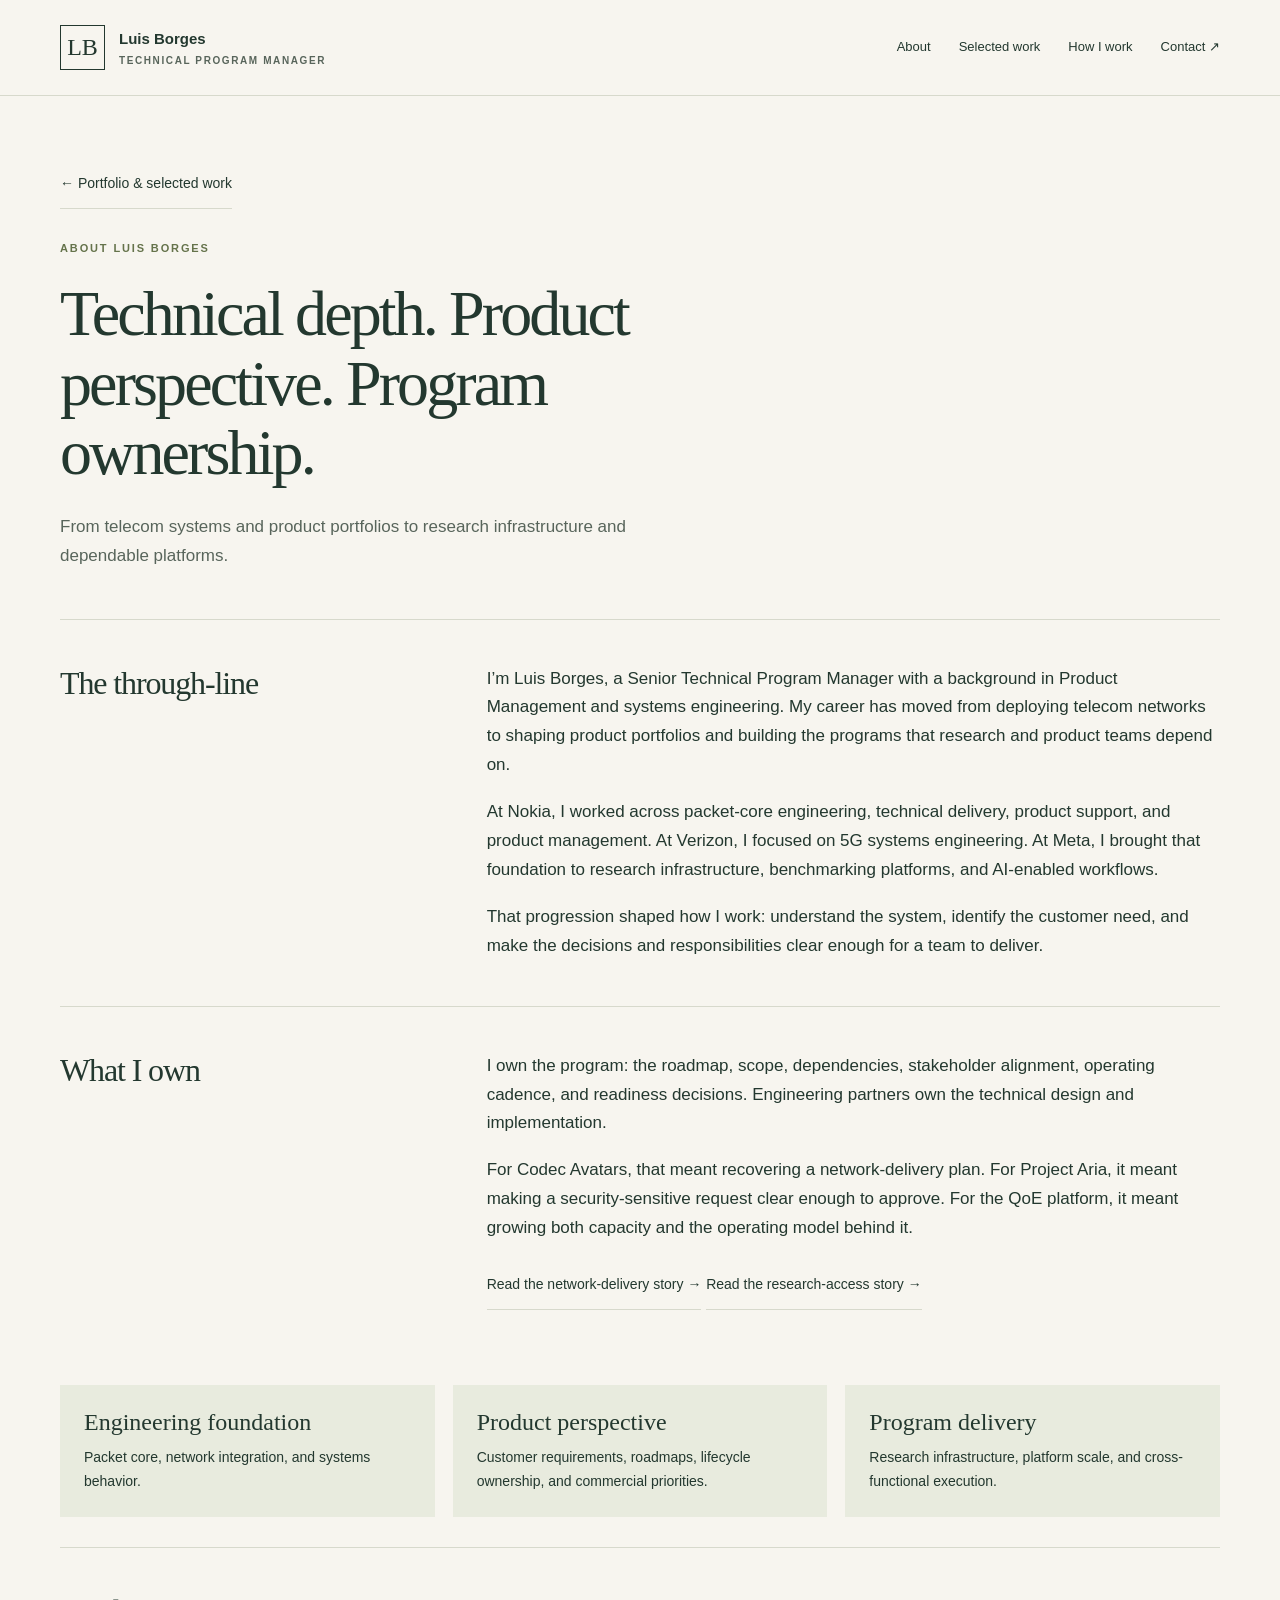
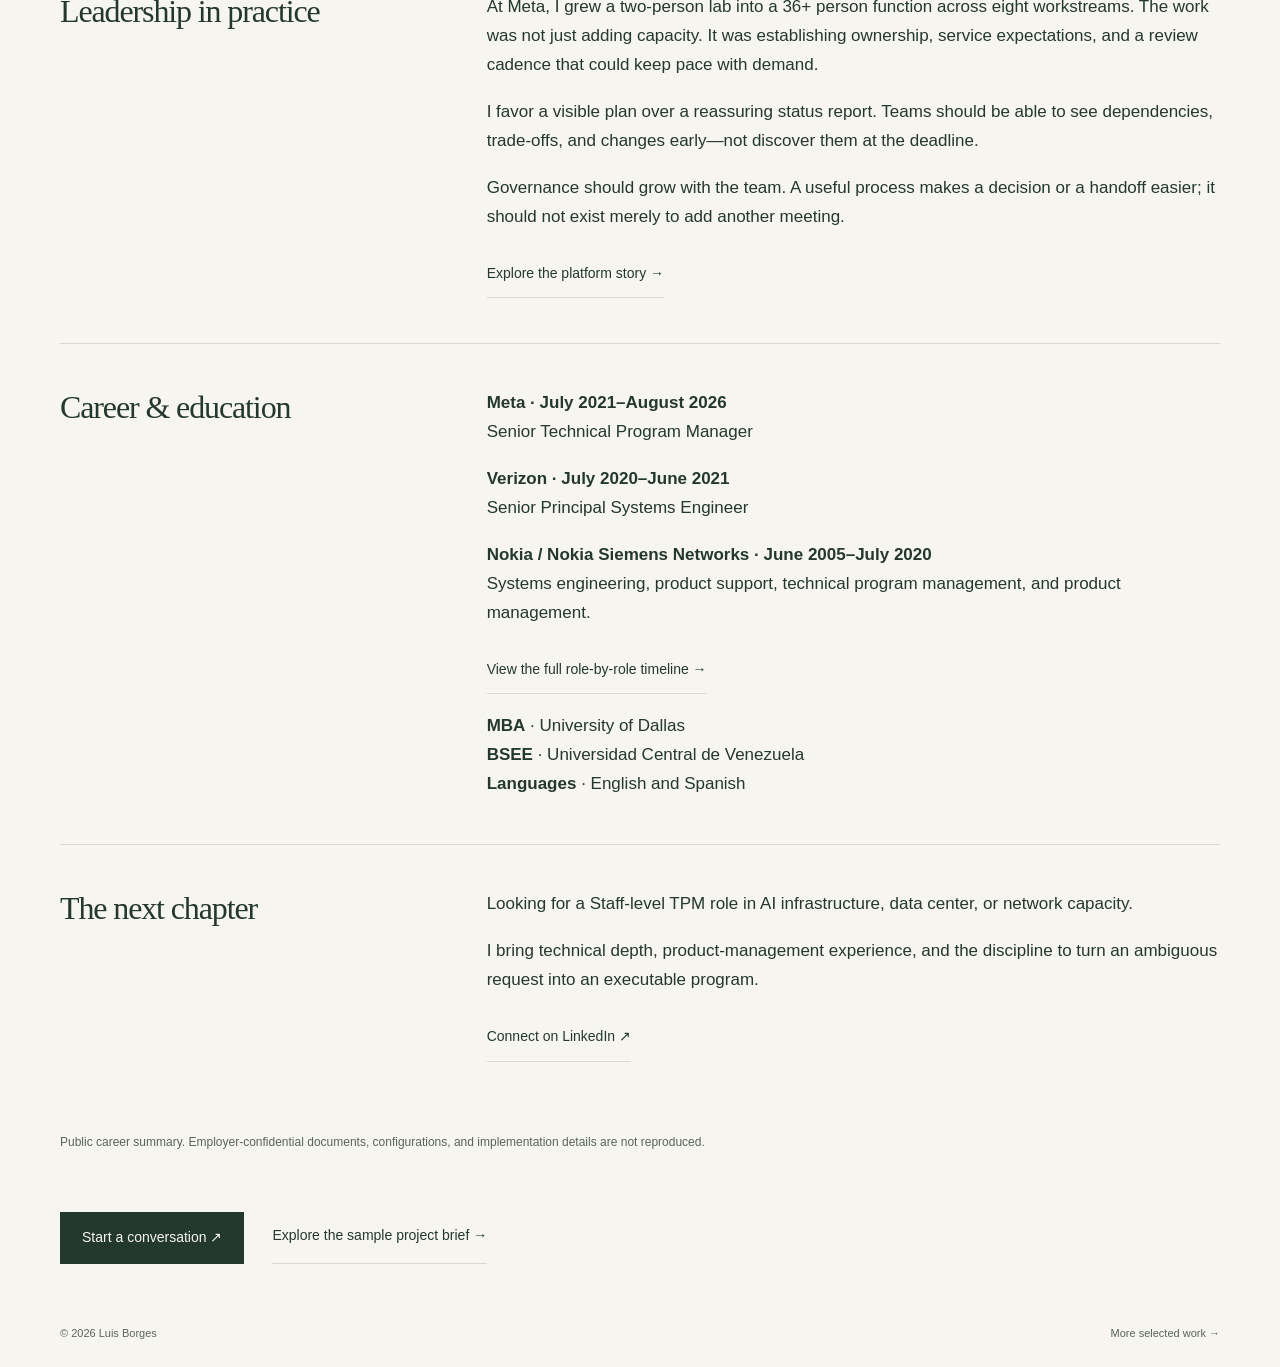
==== about.html @ 879c2bcf "feat: strengthen portfolio biography and research case studies" ====
<!doctype html><html lang="en"><head><meta charset="utf-8"><meta name="viewport" content="width=device-width,initial-scale=1"><title>Technical depth. Product perspective. Program ownership. — Luis Borges</title><meta name="description" content="From telecom systems and product portfolios to research infrastructure and dependable platforms."><link rel="stylesheet" href="portfolio.css"><link rel="canonical" href="https://luiborge23.github.io/about.html"><meta property="og:title" content="Technical depth. Product perspective. Program ownership. — Luis Borges"><meta property="og:description" content="From telecom systems and product portfolios to research infrastructure and dependable platforms."><meta property="og:type" content="website"><meta property="og:image" content="https://luiborge23.github.io/social-preview.png"><meta name="twitter:card" content="summary_large_image"></head><body><a class="skip" href="#main">Skip to content</a><header><div class="wrap nav"><a class="brand" href="index.html"><span class="monogram" aria-hidden="true">LB</span><span>Luis Borges<small>Technical Program Manager</small></span></a><nav aria-label="Main navigation"><a href="about.html">About</a><a href="index.html#work">Selected work</a><a href="index.html#method">How I work</a><a href="index.html#contact">Contact ↗</a></nav></div></header><main id="main" class="wrap"><section class="case-hero"><a class="text-link" href="index.html#work">← Portfolio &amp; selected work</a><p class="eyebrow" style="margin-top:30px">About Luis Borges</p><h1>Technical depth. Product perspective. Program ownership.</h1><p class="intro">From telecom systems and product portfolios to research infrastructure and dependable platforms.</p></section><section class="case-section"><h2>The through-line</h2><div><p>I’m Luis Borges, a Senior Technical Program Manager with a background in Product Management and systems engineering. My career has moved from deploying telecom networks to shaping product portfolios and building the programs that research and product teams depend on.</p><p>At Nokia, I worked across packet-core engineering, technical delivery, product support, and product management. At Verizon, I focused on 5G systems engineering. At Meta, I brought that foundation to research infrastructure, benchmarking platforms, and AI-enabled workflows.</p><p>That progression shaped how I work: understand the system, identify the customer need, and make the decisions and responsibilities clear enough for a team to deliver.</p></div></section><section class="case-section"><h2>What I own</h2><div><p>I own the program: the roadmap, scope, dependencies, stakeholder alignment, operating cadence, and readiness decisions. Engineering partners own the technical design and implementation.</p><p>For Codec Avatars, that meant recovering a network-delivery plan. For Project Aria, it meant making a security-sensitive request clear enough to approve. For the QoE platform, it meant growing both capacity and the operating model behind it.</p><p><a class="text-link" href="research-connectivity.html">Read the network-delivery story →</a> <a class="text-link" href="secure-research-access.html">Read the research-access story →</a></p></div></section><section class="flow" aria-label="Career progression"><div><strong>Engineering foundation</strong><p>Packet core, network integration, and systems behavior.</p></div><div><strong>Product perspective</strong><p>Customer requirements, roadmaps, lifecycle ownership, and commercial priorities.</p></div><div><strong>Program delivery</strong><p>Research infrastructure, platform scale, and cross-functional execution.</p></div></section><section class="case-section"><h2>Leadership in practice</h2><div><p>At Meta, I grew a two-person lab into a 36+ person function across eight workstreams. The work was not just adding capacity. It was establishing ownership, service expectations, and a review cadence that could keep pace with demand.</p><p>I favor a visible plan over a reassuring status report. Teams should be able to see dependencies, trade-offs, and changes early—not discover them at the deadline.</p><p>Governance should grow with the team. A useful process makes a decision or a handoff easier; it should not exist merely to add another meeting.</p><p><a class="text-link" href="platform-scale.html">Explore the platform story →</a></p></div></section><section class="case-section"><h2>Career &amp; education</h2><div><p><strong>Meta · July 2021–August 2026</strong><br>Senior Technical Program Manager</p><p><strong>Verizon · July 2020–June 2021</strong><br>Senior Principal Systems Engineer</p><p><strong>Nokia / Nokia Siemens Networks · June 2005–July 2020</strong><br>Systems engineering, product support, technical program management, and product management.</p><p><a class="text-link" href="index.html#experience">View the full role-by-role timeline →</a></p><p><strong>MBA</strong> · University of Dallas<br><strong>BSEE</strong> · Universidad Central de Venezuela<br><strong>Languages</strong> · English and Spanish</p></div></section><section class="case-section"><h2>The next chapter</h2><div><p>Looking for a Staff-level TPM role in AI infrastructure, data center, or network capacity.</p><p>I bring technical depth, product-management experience, and the discipline to turn an ambiguous request into an executable program.</p><p><a class="text-link" href="https://www.linkedin.com/in/luis-borges-bsee-mba-16369a3/" target="_blank" rel="noopener noreferrer">Connect on LinkedIn ↗</a></p></div></section><p class="case-note">Public career summary. Employer-confidential documents, configurations, and implementation details are not reproduced.</p><div class="case-bottom"><a class="button" href="mailto:luiborgem@gmail.com">Start a conversation ↗</a><a class="text-link" href="working-brief.html">Explore the sample project brief →</a></div></main><footer class="wrap"><span>© 2026 Luis Borges</span><a href="index.html#work">More selected work →</a></footer></body></html>
---- portfolio.css ----
:root{--paper:#f7f5ef;--ink:#23382f;--muted:#58655b;--line:#d7d9cc;--accent:#65734b}*{box-sizing:border-box}html{scroll-behavior:smooth}body{margin:0;background:var(--paper);color:var(--ink);font:17px/1.7 -apple-system,BlinkMacSystemFont,'Segoe UI',sans-serif}a{color:inherit;text-decoration:none}a:hover{text-decoration:underline;text-underline-offset:5px}a:focus-visible,summary:focus-visible{outline:3px solid #9c6b29;outline-offset:5px}.wrap{width:min(1160px,calc(100% - 48px));margin:auto}p,h1,h2,h3,figure{margin:0}header{border-bottom:1px solid var(--line)}.nav{min-height:95px;display:flex;justify-content:space-between;align-items:center;gap:20px}.brand{display:flex;align-items:center;gap:14px;font-size:15px;font-weight:600}.monogram{border:1px solid var(--ink);width:45px;height:45px;display:grid;place-items:center;font:24px Georgia,serif}.brand small{display:block;font-size:10px;letter-spacing:.16em;text-transform:uppercase;color:var(--muted)}nav{display:flex;gap:28px;font-size:13px}nav a{padding:12px 0}.eyebrow{font-size:11px;letter-spacing:.17em;text-transform:uppercase;font-weight:650;color:var(--accent)}.hero{display:grid;grid-template-columns:1.2fr 1fr;gap:75px;align-items:center;padding:72px 0 55px}h1{font:400 clamp(42px,4.8vw,68px)/1.08 Georgia,serif;letter-spacing:-.045em;max-width:13ch;margin:22px 0 26px}h1 em{color:var(--accent);font-weight:400}.intro{font-size:17px;color:var(--muted);max-width:46ch}.actions{display:flex;align-items:center;gap:24px;flex-wrap:wrap;margin-top:30px}.button{background:var(--ink);color:var(--paper);padding:14px 22px;display:inline-block;font-size:14px;min-height:48px}.button:hover{background:#395346;text-decoration:none}.text-link{font-size:14px;border-bottom:1px solid var(--line);padding:12px 0;display:inline-block}.portrait{padding:0;background:transparent;border:0}.portrait img{display:block;width:100%;height:auto}.portrait figcaption{padding:17px 0;display:flex;justify-content:space-between;align-items:center;gap:12px;font-size:11px;color:var(--muted)}.portrait strong{display:block;font:21px Georgia,serif;color:var(--ink)}.companies{border-top:1px solid var(--line);padding:24px 0 30px;display:flex;justify-content:space-between;align-items:center;gap:25px}.companies p{font-size:10px;text-transform:uppercase;letter-spacing:.13em;color:var(--muted)}.companies div{display:flex;gap:50px;font-weight:600;font-size:23px;letter-spacing:-.035em}.metrics{background:var(--ink);color:var(--paper)}.metric-grid{display:grid;grid-template-columns:repeat(4,1fr);gap:30px;padding:32px 0}.metric{border-right:1px solid #526357;padding-right:20px}.metric:last-child{border:0}.metric strong{font:44px Georgia,serif;display:block}.metric span{display:block;color:#dbe0d3;font-size:12px;line-height:1.6;margin-top:8px}.section{padding:88px 0;border-bottom:1px solid var(--line)}.split{display:grid;grid-template-columns:1fr 2fr;gap:65px}h2{font:40px/1.15 Georgia,serif;letter-spacing:-.035em;margin-top:18px}.prose{color:var(--muted)}.prose p+p{margin-top:20px}.prose .lead{font:27px/1.45 Georgia,serif;color:var(--ink)}.credentials{display:flex;gap:30px;flex-wrap:wrap;margin-top:28px;padding-top:22px;border-top:1px solid var(--line);font-size:12px}.credentials strong{display:block;color:var(--ink);font-size:14px}.section-head{margin-bottom:38px}.work{display:grid;grid-template-columns:repeat(2,1fr);gap:40px 32px}.work article{border-top:1px solid var(--ink);padding-top:22px}.number{font:italic 18px Georgia,serif;color:var(--accent)}h3{font:28px/1.2 Georgia,serif;letter-spacing:-.02em;margin:23px 0 16px}.work p{font-size:15px;color:var(--muted)}.outcome{margin-top:24px;border-top:1px solid var(--line);padding-top:18px}.outcome strong{display:block;font:30px Georgia,serif;color:var(--ink);margin-bottom:8px}details{margin-top:20px}summary{cursor:pointer;font-size:13px;padding:12px 0;min-height:44px}details p{padding:8px 0;font-size:14px!important}.job{display:grid;grid-template-columns:130px 1fr;gap:30px;padding:26px 0;border-bottom:1px solid var(--line)}.job:first-child{padding-top:0}.job:last-child{border:0}.company{font:25px Georgia,serif}.date{font-size:11px;color:var(--muted);margin-top:8px}.job p{font-size:14px;color:var(--muted);margin-top:10px}.job strong{font-size:16px}.contact{background:#e8ebde;padding:78px 0}.contact-grid{display:grid;grid-template-columns:1.4fr 1fr;gap:60px;align-items:center}.contact h2{font-size:46px;max-width:20ch;margin:20px 0}.contact p{font-size:15px;color:var(--muted)}.contact-links{display:flex;flex-direction:column;align-items:flex-start;gap:15px}.email{font:27px Georgia,serif;border-bottom:1px solid var(--ink);padding:12px 0;overflow-wrap:anywhere}footer{display:flex;justify-content:space-between;gap:20px;padding:25px 0;font-size:11px;color:var(--muted)}.skip{position:absolute;top:-100px;left:20px;padding:12px;background:var(--ink);color:white}.skip:focus{top:10px}
@media(max-width:850px){.hero{gap:30px}h1{font-size:46px}.split{grid-template-columns:1fr;gap:32px}.companies div{gap:25px}.contact-grid{gap:25px}}
@media(max-width:620px){.wrap{width:calc(100% - 40px)}.nav{flex-wrap:wrap;padding:18px 0;gap:8px}nav{width:100%;justify-content:space-between;gap:10px}.hero{grid-template-columns:1fr;padding:38px 0;gap:35px}h1{font-size:49px}.portrait{max-width:420px;margin:auto;width:100%}.companies{flex-direction:column;align-items:flex-start;gap:15px}.companies div{width:100%;justify-content:space-between}.metric-grid{grid-template-columns:1fr 1fr;gap:28px 22px}.metric:nth-child(2){border:0}.metric strong{font-size:38px}.section{padding:58px 0}h2{font-size:35px}.work{grid-template-columns:1fr;gap:35px}.job{grid-template-columns:1fr;gap:12px}.contact-grid{grid-template-columns:1fr;gap:25px}.contact{padding:55px 0}.contact h2{font-size:37px}.email{font-size:24px}footer{flex-wrap:wrap}}
@media(prefers-reduced-motion:reduce){html{scroll-behavior:auto}}

.case-hero{padding:64px 0 48px}.case-hero h1{max-width:20ch;font-size:clamp(38px,5vw,64px)}.case-hero .intro{max-width:65ch}.case-meta{display:flex;gap:24px;flex-wrap:wrap;margin-top:28px;font-size:13px;color:var(--muted)}.case-section{padding:45px 0;border-top:1px solid var(--line);display:grid;grid-template-columns:1fr 2fr;gap:60px}.case-section h2{font-size:32px;margin:0}.case-section p+p{margin-top:18px}.case-section li{margin:10px 0}.flow{display:grid;grid-template-columns:repeat(3,1fr);gap:18px;margin:30px 0}.flow div{padding:24px;background:#e8ebde}.flow strong{font:24px Georgia,serif;display:block;margin-bottom:10px}.flow p{font-size:14px}.case-note{font-size:12px;color:var(--muted);padding:25px 0}.method-grid{display:grid;grid-template-columns:repeat(3,1fr);gap:28px;margin-top:35px}.method-grid h3{margin-top:12px}.method-grid p{font-size:15px;color:var(--muted)}.resource{padding:24px;border:1px solid var(--line);margin-top:30px}.resource p{margin:12px 0}.work a.text-link{margin-top:15px}.case-bottom{display:flex;gap:28px;flex-wrap:wrap;padding:35px 0}.brief-grid{display:grid;grid-template-columns:1fr 1fr;gap:20px}.brief-grid section{padding:22px;border:1px solid var(--line)}.brief-grid h2{font-size:24px;margin:0 0 12px}.brief-grid p{font-size:14px}.brief-grid .wide{grid-column:1/-1}@media(max-width:620px){.case-section{grid-template-columns:1fr;gap:20px}.flow,.method-grid,.brief-grid{grid-template-columns:1fr}.case-hero{padding-top:38px}.case-section{padding:32px 0}}@media print{header,footer,.case-bottom,.actions,.skip{display:none}.wrap{width:100%}.case-hero{padding:10px 0}.case-hero h1{font-size:30px}.brief-grid{gap:8px}.brief-grid section{padding:12px;break-inside:avoid}.brief-grid h2{font-size:18px}.brief-grid p{font-size:11px}.case-note{padding:10px 0}}
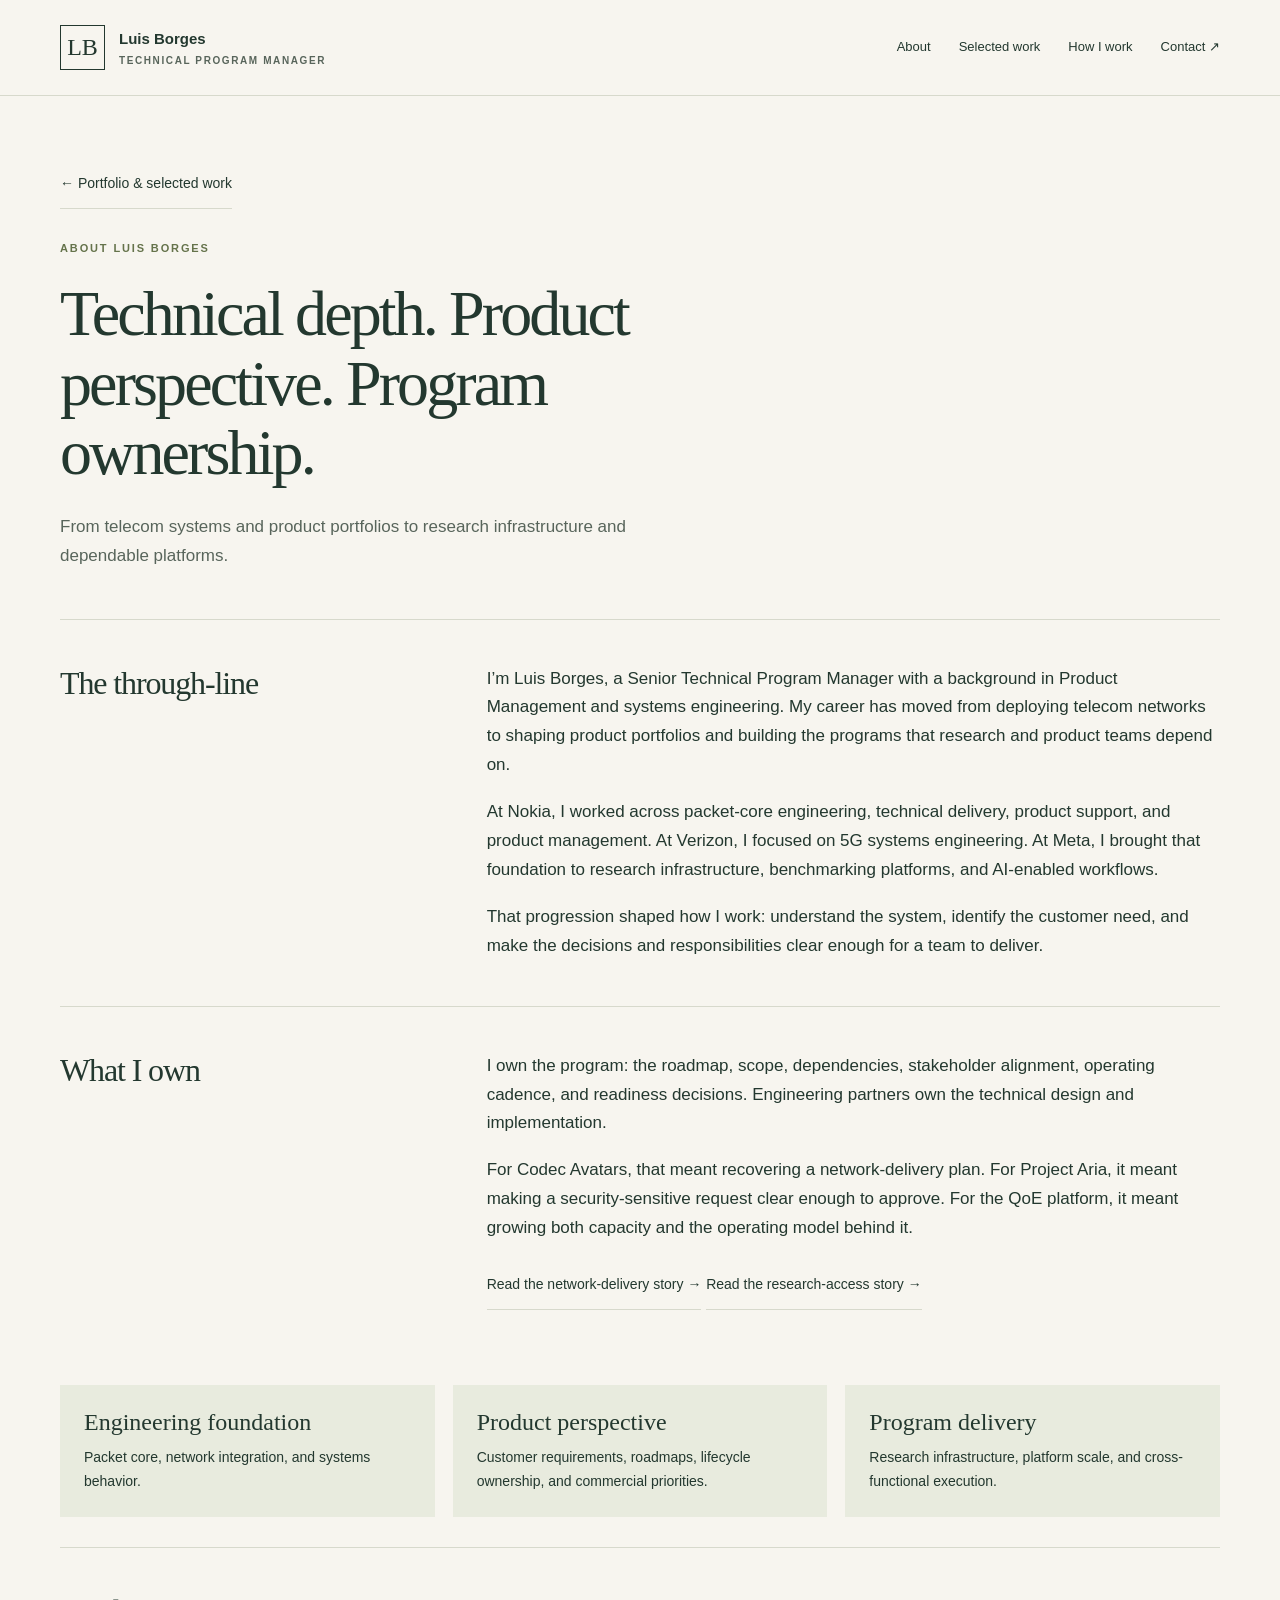
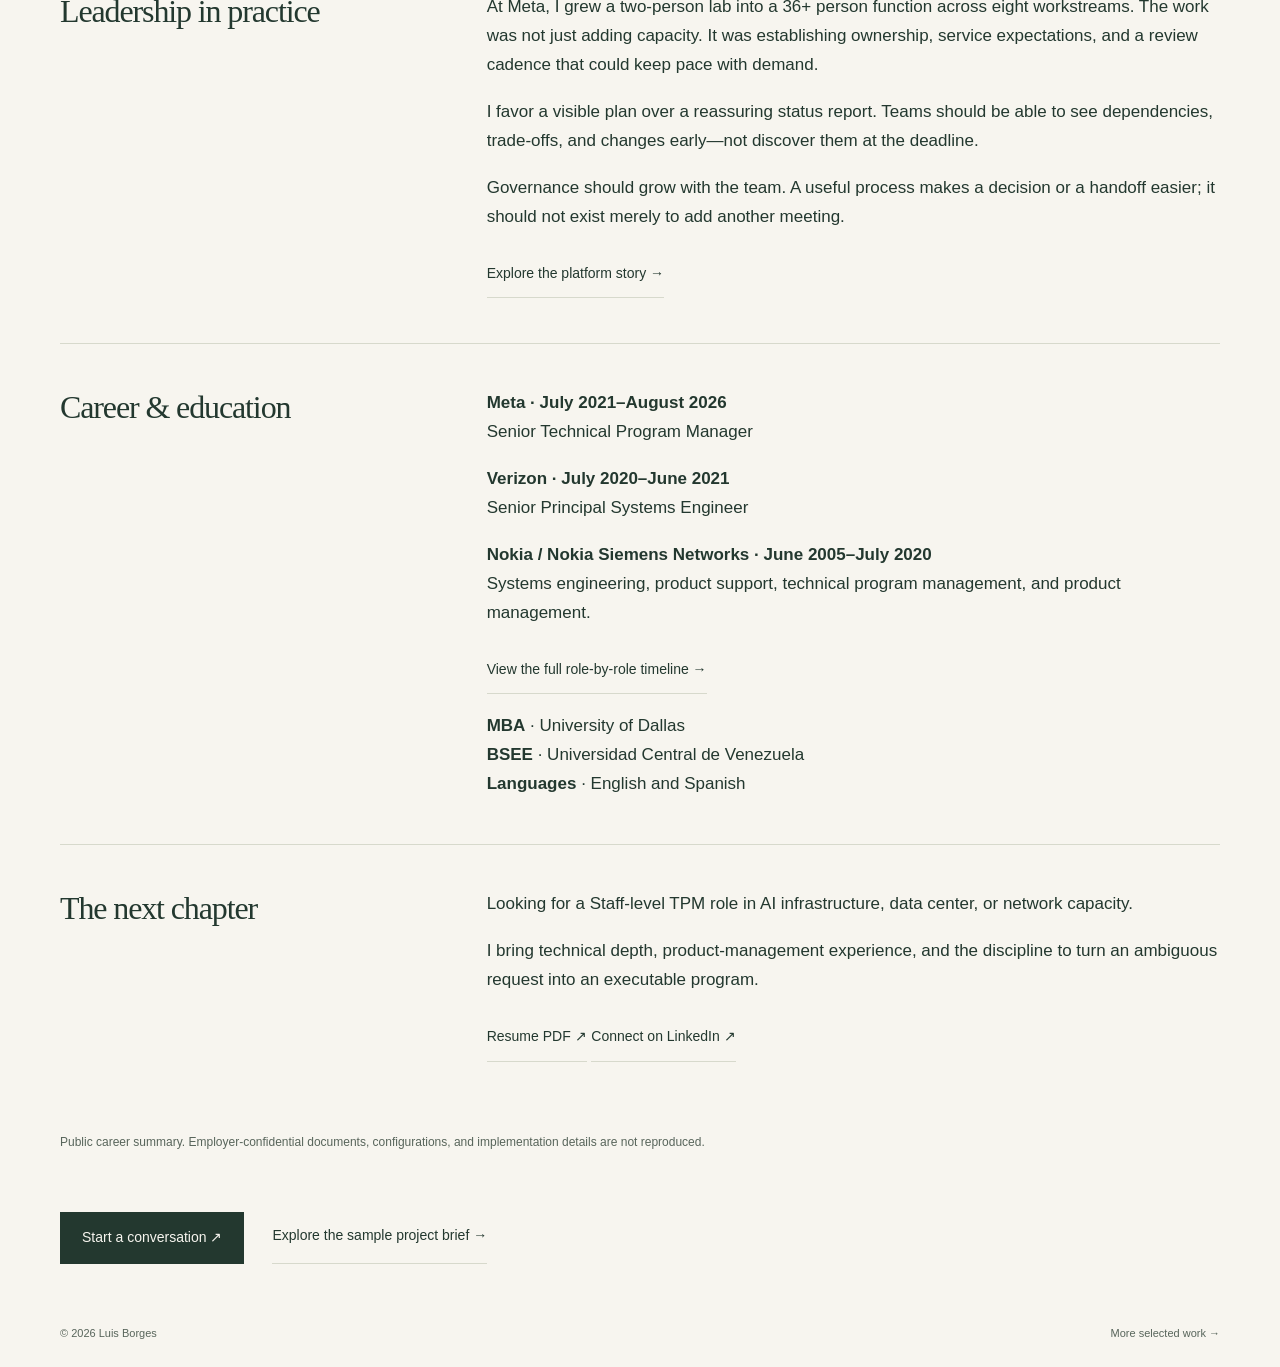
==== commit ff1f38b4: "feat: add public resume link Link the June 2026 resume from the nav, hero, contact, and about page." ====
--- a/about.html
+++ b/about.html
@@ -1 +1 @@
-<!doctype html><html lang="en"><head><meta charset="utf-8"><meta name="viewport" content="width=device-width,initial-scale=1"><title>Technical depth. Product perspective. Program ownership. — Luis Borges</title><meta name="description" content="From telecom systems and product portfolios to research infrastructure and dependable platforms."><link rel="stylesheet" href="portfolio.css"><link rel="canonical" href="https://luiborge23.github.io/about.html"><meta property="og:title" content="Technical depth. Product perspective. Program ownership. — Luis Borges"><meta property="og:description" content="From telecom systems and product portfolios to research infrastructure and dependable platforms."><meta property="og:type" content="website"><meta property="og:image" content="https://luiborge23.github.io/social-preview.png"><meta name="twitter:card" content="summary_large_image"></head><body><a class="skip" href="#main">Skip to content</a><header><div class="wrap nav"><a class="brand" href="index.html"><span class="monogram" aria-hidden="true">LB</span><span>Luis Borges<small>Technical Program Manager</small></span></a><nav aria-label="Main navigation"><a href="about.html">About</a><a href="index.html#work">Selected work</a><a href="index.html#method">How I work</a><a href="index.html#contact">Contact ↗</a></nav></div></header><main id="main" class="wrap"><section class="case-hero"><a class="text-link" href="index.html#work">← Portfolio &amp; selected work</a><p class="eyebrow" style="margin-top:30px">About Luis Borges</p><h1>Technical depth. Product perspective. Program ownership.</h1><p class="intro">From telecom systems and product portfolios to research infrastructure and dependable platforms.</p></section><section class="case-section"><h2>The through-line</h2><div><p>I’m Luis Borges, a Senior Technical Program Manager with a background in Product Management and systems engineering. My career has moved from deploying telecom networks to shaping product portfolios and building the programs that research and product teams depend on.</p><p>At Nokia, I worked across packet-core engineering, technical delivery, product support, and product management. At Verizon, I focused on 5G systems engineering. At Meta, I brought that foundation to research infrastructure, benchmarking platforms, and AI-enabled workflows.</p><p>That progression shaped how I work: understand the system, identify the customer need, and make the decisions and responsibilities clear enough for a team to deliver.</p></div></section><section class="case-section"><h2>What I own</h2><div><p>I own the program: the roadmap, scope, dependencies, stakeholder alignment, operating cadence, and readiness decisions. Engineering partners own the technical design and implementation.</p><p>For Codec Avatars, that meant recovering a network-delivery plan. For Project Aria, it meant making a security-sensitive request clear enough to approve. For the QoE platform, it meant growing both capacity and the operating model behind it.</p><p><a class="text-link" href="research-connectivity.html">Read the network-delivery story →</a> <a class="text-link" href="secure-research-access.html">Read the research-access story →</a></p></div></section><section class="flow" aria-label="Career progression"><div><strong>Engineering foundation</strong><p>Packet core, network integration, and systems behavior.</p></div><div><strong>Product perspective</strong><p>Customer requirements, roadmaps, lifecycle ownership, and commercial priorities.</p></div><div><strong>Program delivery</strong><p>Research infrastructure, platform scale, and cross-functional execution.</p></div></section><section class="case-section"><h2>Leadership in practice</h2><div><p>At Meta, I grew a two-person lab into a 36+ person function across eight workstreams. The work was not just adding capacity. It was establishing ownership, service expectations, and a review cadence that could keep pace with demand.</p><p>I favor a visible plan over a reassuring status report. Teams should be able to see dependencies, trade-offs, and changes early—not discover them at the deadline.</p><p>Governance should grow with the team. A useful process makes a decision or a handoff easier; it should not exist merely to add another meeting.</p><p><a class="text-link" href="platform-scale.html">Explore the platform story →</a></p></div></section><section class="case-section"><h2>Career &amp; education</h2><div><p><strong>Meta · July 2021–August 2026</strong><br>Senior Technical Program Manager</p><p><strong>Verizon · July 2020–June 2021</strong><br>Senior Principal Systems Engineer</p><p><strong>Nokia / Nokia Siemens Networks · June 2005–July 2020</strong><br>Systems engineering, product support, technical program management, and product management.</p><p><a class="text-link" href="index.html#experience">View the full role-by-role timeline →</a></p><p><strong>MBA</strong> · University of Dallas<br><strong>BSEE</strong> · Universidad Central de Venezuela<br><strong>Languages</strong> · English and Spanish</p></div></section><section class="case-section"><h2>The next chapter</h2><div><p>Looking for a Staff-level TPM role in AI infrastructure, data center, or network capacity.</p><p>I bring technical depth, product-management experience, and the discipline to turn an ambiguous request into an executable program.</p><p><a class="text-link" href="https://www.linkedin.com/in/luis-borges-bsee-mba-16369a3/" target="_blank" rel="noopener noreferrer">Connect on LinkedIn ↗</a></p></div></section><p class="case-note">Public career summary. Employer-confidential documents, configurations, and implementation details are not reproduced.</p><div class="case-bottom"><a class="button" href="mailto:luiborgem@gmail.com">Start a conversation ↗</a><a class="text-link" href="working-brief.html">Explore the sample project brief →</a></div></main><footer class="wrap"><span>© 2026 Luis Borges</span><a href="index.html#work">More selected work →</a></footer></body></html>+<!doctype html><html lang="en"><head><meta charset="utf-8"><meta name="viewport" content="width=device-width,initial-scale=1"><title>Technical depth. Product perspective. Program ownership. — Luis Borges</title><meta name="description" content="From telecom systems and product portfolios to research infrastructure and dependable platforms."><link rel="stylesheet" href="portfolio.css"><link rel="canonical" href="https://luiborge23.github.io/about.html"><meta property="og:title" content="Technical depth. Product perspective. Program ownership. — Luis Borges"><meta property="og:description" content="From telecom systems and product portfolios to research infrastructure and dependable platforms."><meta property="og:type" content="website"><meta property="og:image" content="https://luiborge23.github.io/social-preview.png"><meta name="twitter:card" content="summary_large_image"></head><body><a class="skip" href="#main">Skip to content</a><header><div class="wrap nav"><a class="brand" href="index.html"><span class="monogram" aria-hidden="true">LB</span><span>Luis Borges<small>Technical Program Manager</small></span></a><nav aria-label="Main navigation"><a href="about.html">About</a><a href="index.html#work">Selected work</a><a href="index.html#method">How I work</a><a href="index.html#contact">Contact ↗</a></nav></div></header><main id="main" class="wrap"><section class="case-hero"><a class="text-link" href="index.html#work">← Portfolio &amp; selected work</a><p class="eyebrow" style="margin-top:30px">About Luis Borges</p><h1>Technical depth. Product perspective. Program ownership.</h1><p class="intro">From telecom systems and product portfolios to research infrastructure and dependable platforms.</p></section><section class="case-section"><h2>The through-line</h2><div><p>I’m Luis Borges, a Senior Technical Program Manager with a background in Product Management and systems engineering. My career has moved from deploying telecom networks to shaping product portfolios and building the programs that research and product teams depend on.</p><p>At Nokia, I worked across packet-core engineering, technical delivery, product support, and product management. At Verizon, I focused on 5G systems engineering. At Meta, I brought that foundation to research infrastructure, benchmarking platforms, and AI-enabled workflows.</p><p>That progression shaped how I work: understand the system, identify the customer need, and make the decisions and responsibilities clear enough for a team to deliver.</p></div></section><section class="case-section"><h2>What I own</h2><div><p>I own the program: the roadmap, scope, dependencies, stakeholder alignment, operating cadence, and readiness decisions. Engineering partners own the technical design and implementation.</p><p>For Codec Avatars, that meant recovering a network-delivery plan. For Project Aria, it meant making a security-sensitive request clear enough to approve. For the QoE platform, it meant growing both capacity and the operating model behind it.</p><p><a class="text-link" href="research-connectivity.html">Read the network-delivery story →</a> <a class="text-link" href="secure-research-access.html">Read the research-access story →</a></p></div></section><section class="flow" aria-label="Career progression"><div><strong>Engineering foundation</strong><p>Packet core, network integration, and systems behavior.</p></div><div><strong>Product perspective</strong><p>Customer requirements, roadmaps, lifecycle ownership, and commercial priorities.</p></div><div><strong>Program delivery</strong><p>Research infrastructure, platform scale, and cross-functional execution.</p></div></section><section class="case-section"><h2>Leadership in practice</h2><div><p>At Meta, I grew a two-person lab into a 36+ person function across eight workstreams. The work was not just adding capacity. It was establishing ownership, service expectations, and a review cadence that could keep pace with demand.</p><p>I favor a visible plan over a reassuring status report. Teams should be able to see dependencies, trade-offs, and changes early—not discover them at the deadline.</p><p>Governance should grow with the team. A useful process makes a decision or a handoff easier; it should not exist merely to add another meeting.</p><p><a class="text-link" href="platform-scale.html">Explore the platform story →</a></p></div></section><section class="case-section"><h2>Career &amp; education</h2><div><p><strong>Meta · July 2021–August 2026</strong><br>Senior Technical Program Manager</p><p><strong>Verizon · July 2020–June 2021</strong><br>Senior Principal Systems Engineer</p><p><strong>Nokia / Nokia Siemens Networks · June 2005–July 2020</strong><br>Systems engineering, product support, technical program management, and product management.</p><p><a class="text-link" href="index.html#experience">View the full role-by-role timeline →</a></p><p><strong>MBA</strong> · University of Dallas<br><strong>BSEE</strong> · Universidad Central de Venezuela<br><strong>Languages</strong> · English and Spanish</p></div></section><section class="case-section"><h2>The next chapter</h2><div><p>Looking for a Staff-level TPM role in AI infrastructure, data center, or network capacity.</p><p>I bring technical depth, product-management experience, and the discipline to turn an ambiguous request into an executable program.</p><p><a class="text-link" href="Luis-Borges-Resume.pdf">Resume PDF ↗</a> <a class="text-link" href="https://www.linkedin.com/in/luis-borges-bsee-mba-16369a3/" target="_blank" rel="noopener noreferrer">Connect on LinkedIn ↗</a></p></div></section><p class="case-note">Public career summary. Employer-confidential documents, configurations, and implementation details are not reproduced.</p><div class="case-bottom"><a class="button" href="mailto:luiborgem@gmail.com">Start a conversation ↗</a><a class="text-link" href="working-brief.html">Explore the sample project brief →</a></div></main><footer class="wrap"><span>© 2026 Luis Borges</span><a href="index.html#work">More selected work →</a></footer></body></html>
